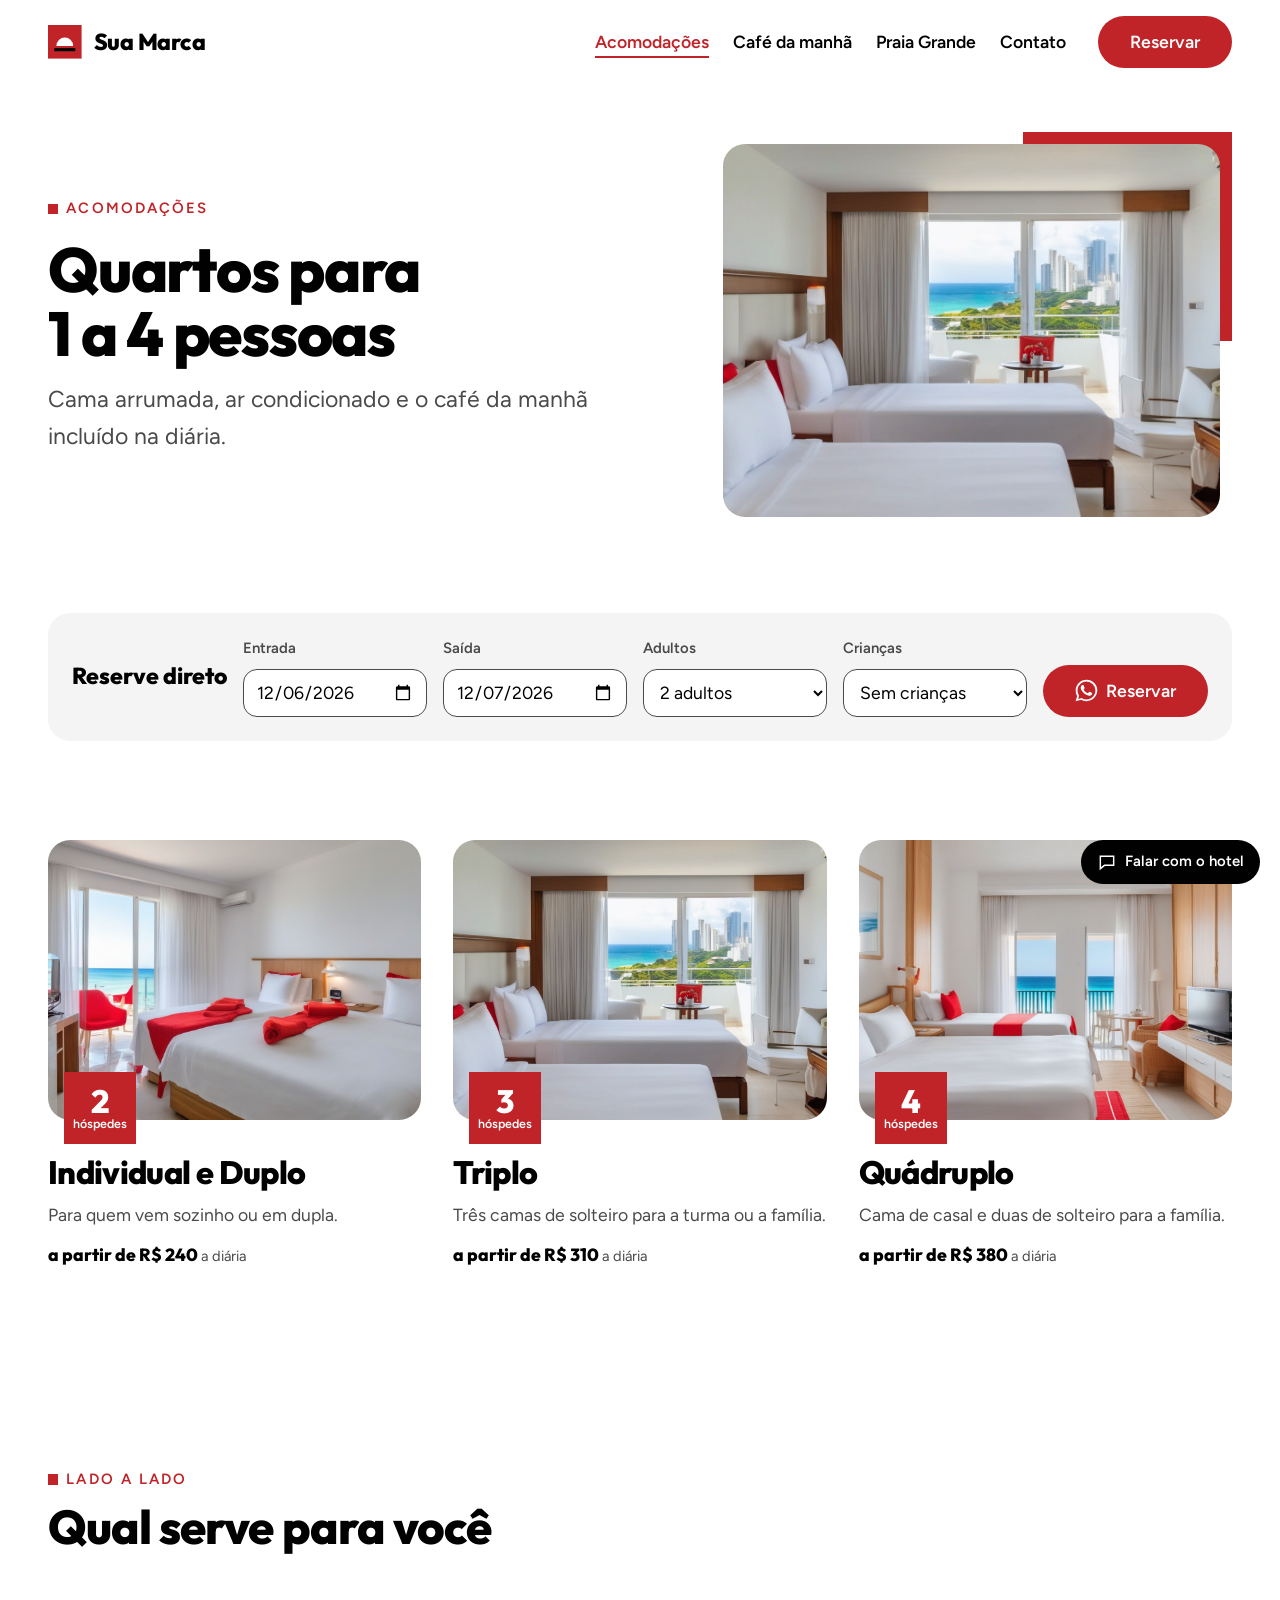
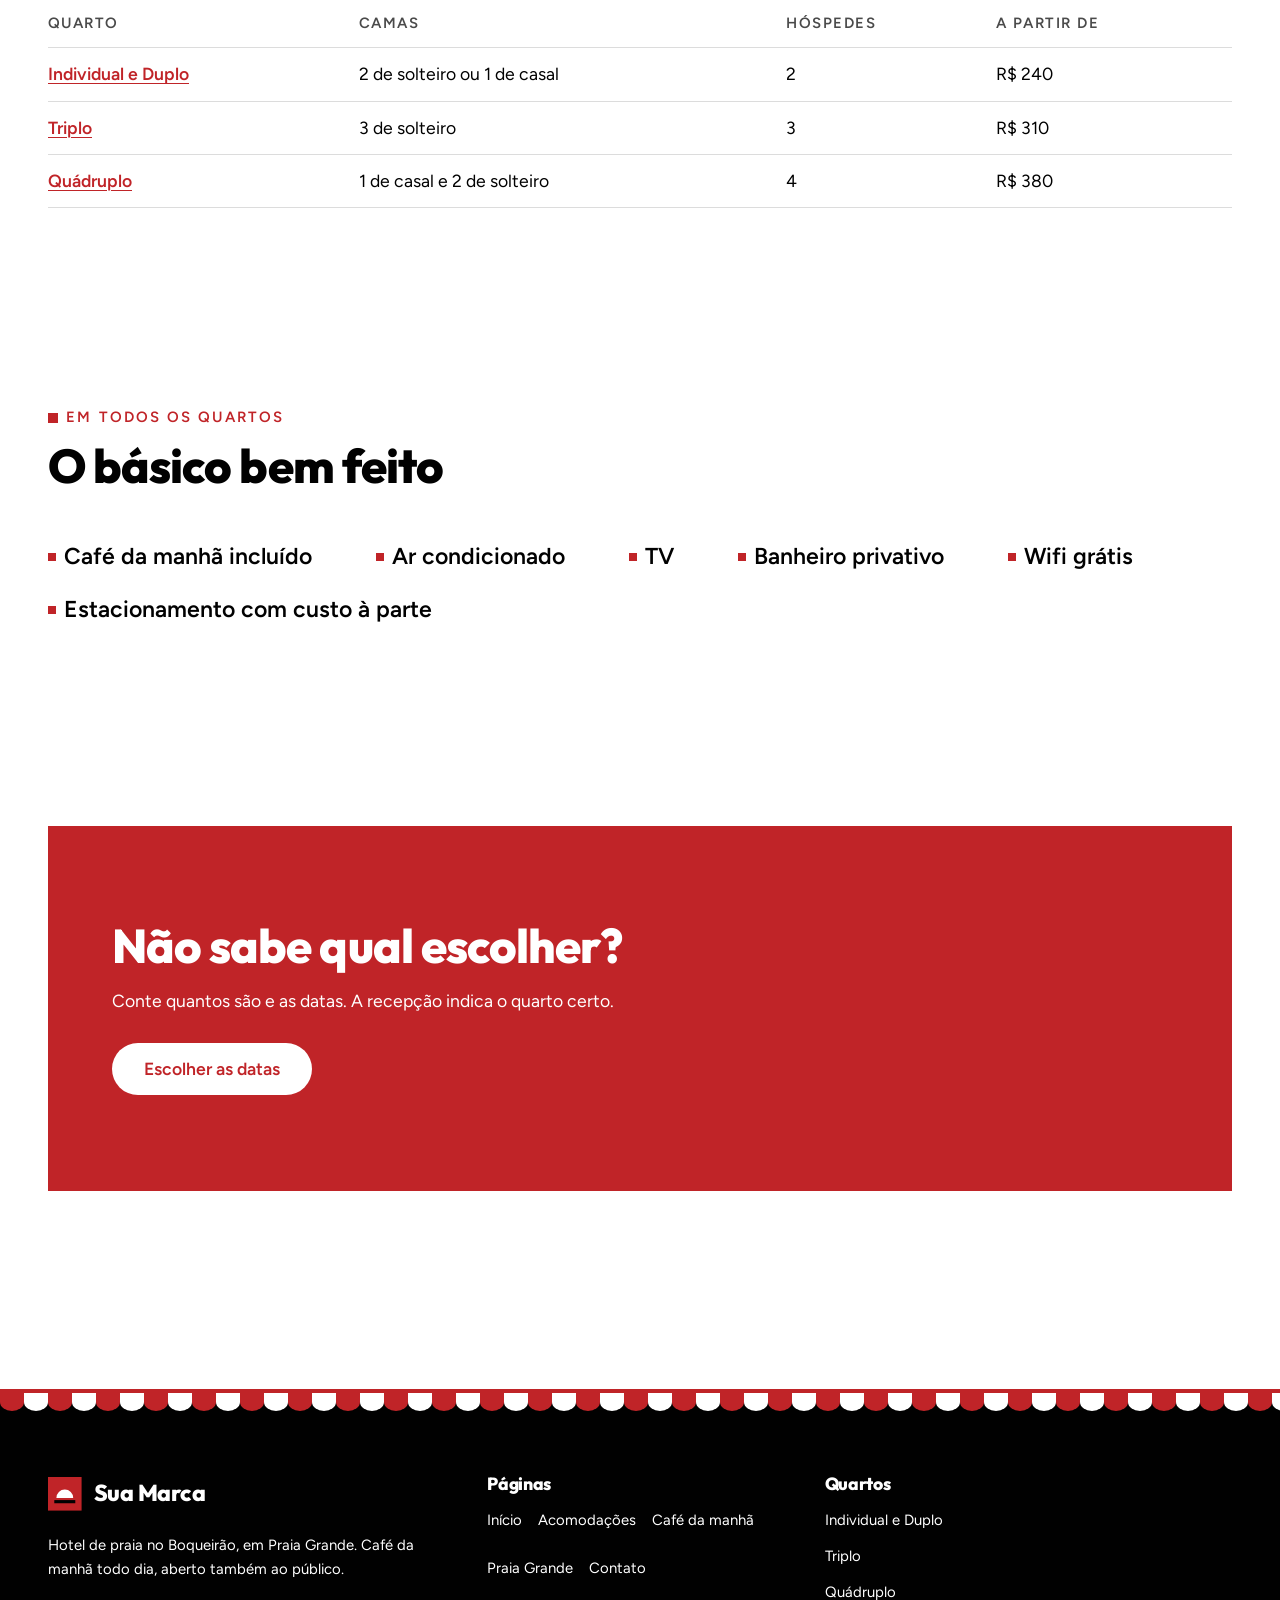
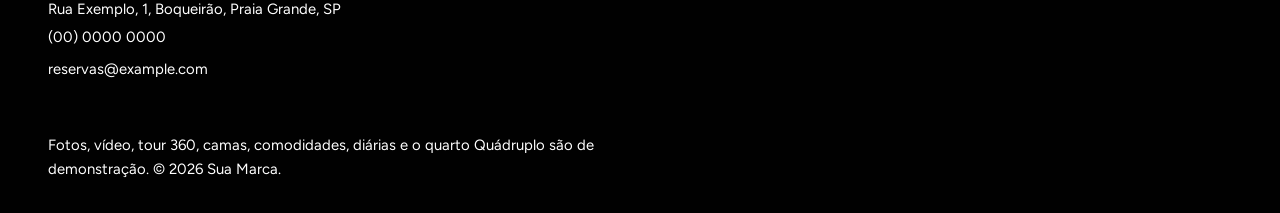
==== acomodacoes.html @ 915e9f43 "Site novo: páginas, fotos, tour 360 e vídeo do hero" ====
<!doctype html>
<html lang="pt-BR">
<head>
<meta charset="utf-8">
<meta name="viewport" content="width=device-width, initial-scale=1">
<title>Quartos em Praia Grande: Individual, Duplo, Triplo e Quádruplo | Sua Marca</title>
<meta name="description" content="Quartos para 1 a 4 pessoas no Boqueirão, em Praia Grande, com café da manhã incluído, tour 360 e reserva pelo WhatsApp.">
<link rel="canonical" href="https://lugusofficial.github.io/hotel-boqueirao-praia-grande/acomodacoes.html">
<meta property="og:type" content="website">
<meta property="og:site_name" content="Sua Marca">
<meta property="og:title" content="Quartos em Praia Grande: Individual, Duplo, Triplo e Quádruplo | Sua Marca">
<meta property="og:description" content="Quartos para 1 a 4 pessoas no Boqueirão, em Praia Grande, com café da manhã incluído, tour 360 e reserva pelo WhatsApp.">
<meta property="og:url" content="https://lugusofficial.github.io/hotel-boqueirao-praia-grande/acomodacoes.html">
<meta property="og:image" content="assets/cafe.jpg">
<meta name="twitter:card" content="summary_large_image">
<meta name="theme-color" content="#c02428">
<link rel="icon" href="assets/favicon.svg" type="image/svg+xml">
<link rel="preconnect" href="https://fonts.googleapis.com">
<link rel="preconnect" href="https://fonts.gstatic.com" crossorigin>
<link rel="stylesheet" href="https://fonts.googleapis.com/css2?family=Outfit:wght@800&family=Figtree:wght@400;600&display=swap">
<link rel="stylesheet" href="css/tokens.css?v=09aa6852">
<link rel="stylesheet" href="css/base.css?v=050fb767">
<link rel="stylesheet" href="css/site.css?v=28163eb7">
<script type="application/ld+json">{"@context": "https://schema.org", "@type": "Hotel", "name": "Sua Marca", "description": "Hotel de praia no Boqueirão, em Praia Grande, com café da manhã em buffet aberto também ao público.", "url": "https://lugusofficial.github.io/hotel-boqueirao-praia-grande/", "telephone": "+0000000000", "email": "reservas@example.com", "address": {"@type": "PostalAddress", "streetAddress": "Rua Exemplo, 1", "addressLocality": "Praia Grande", "addressRegion": "SP", "addressCountry": "BR"}, "amenityFeature": [{"@type": "LocationFeatureSpecification", "name": "Café da manhã", "value": true}, {"@type": "LocationFeatureSpecification", "name": "Wifi grátis", "value": true}, {"@type": "LocationFeatureSpecification", "name": "Estacionamento", "value": true}]}</script>
<script src="js/main.js?v=dd145b68" defer></script>
<script src="js/atendente.js?v=ade53738" defer></script>
</head>
<body>
<a class="skip-link" href="#main">Pular para o conteúdo</a>
<header class="site-header">
  <div class="container site-header__inner">
    <a class="brand" href="index.html" aria-label="Sua Marca, página inicial"><svg class="brand__marca" viewBox="0 0 32 32" aria-hidden="true" focusable="false"><rect width="32" height="32" fill="#c02428"/><path d="M8 20a8 8 0 0 1 16 0z" fill="#fff"/><rect x="6" y="22" width="20" height="3" fill="#010101"/></svg><span>Sua Marca</span></a>
    <button class="nav-toggle" type="button" aria-expanded="false" aria-controls="site-nav">
      <svg class="icon icon--menu" viewBox="0 0 24 24" aria-hidden="true" focusable="false"><path d="M4 7h16M4 12h16M4 17h16"/></svg>
      <svg class="icon icon--close" viewBox="0 0 24 24" aria-hidden="true" focusable="false" hidden><path d="M6 6l12 12M18 6L6 18"/></svg>
      <span class="visually-hidden">Menu</span>
    </button>
    <nav class="site-nav" id="site-nav" aria-label="Principal" data-open="false">
      <ul><li><a href="acomodacoes.html" aria-current="page">Acomodações</a></li><li><a href="cafe-da-manha.html">Café da manhã</a></li><li><a href="praia-grande.html">Praia Grande</a></li><li><a href="contato.html">Contato</a></li></ul>
      <a class="btn btn--primary" href="#reservar">Reservar</a>
    </nav>
  </div>
</header>
<main id="main">
  <section class="topo hero">
    <div class="container topo__grade">
      <div class="stack">
        <p class="kicker">Acomodações</p>
        <h1>Quartos para 1 a 4 pessoas</h1>
        <p class="lead">Cama arrumada, ar condicionado e o café da manhã incluído na diária.</p>
        
      </div>
      <div class="topo__foto"><img src="assets/triplo-1.jpg" alt="Quarto claro com camas de solteiro e travesseiros vermelhos" width="1216" height="832" decoding="async"></div>
    </div>
  </section>

<div class="reserva" id="reservar">
  <form class="container reserva__form" action="contato.html" method="get" data-reserva data-whatsapp="https://wa.me/0000000000" data-quarto="">
    <p class="reserva__titulo">Reserve direto</p>
    <div class="field"><label for="r-entrada">Entrada</label><input id="r-entrada" name="entrada" type="date" required></div>
    <div class="field"><label for="r-saida">Saída</label><input id="r-saida" name="saida" type="date" required></div>
    <div class="field"><label for="r-adultos">Adultos</label><select id="r-adultos" name="adultos"><option value="1">1 adulto</option><option value="2" selected>2 adultos</option><option value="3">3 adultos</option><option value="4">4 adultos</option></select></div>
    <div class="field"><label for="r-criancas">Crianças</label><select id="r-criancas" name="criancas"><option value="0" selected>Sem crianças</option><option value="1">1 criança</option><option value="2">2 crianças</option><option value="3">3 crianças</option></select></div>
    <button class="btn btn--primary" type="submit"><svg class="icon icon--wa" viewBox="0 0 24 24" aria-hidden="true" focusable="false"><path d="M17.47 14.38c-.3-.15-1.76-.87-2.03-.97-.27-.1-.47-.15-.67.15-.2.3-.77.97-.94 1.17-.17.2-.35.22-.65.07-.3-.15-1.26-.46-2.4-1.48-.89-.79-1.49-1.77-1.66-2.07-.17-.3-.02-.46.13-.61.13-.13.3-.35.45-.52.15-.17.2-.3.3-.5.1-.2.05-.37-.02-.52-.07-.15-.67-1.62-.92-2.22-.24-.58-.49-.5-.67-.51h-.57c-.2 0-.52.07-.8.37-.27.3-1.04 1.02-1.04 2.48s1.07 2.88 1.21 3.08c.15.2 2.1 3.2 5.08 4.49.71.31 1.26.49 1.69.63.71.23 1.36.2 1.87.12.57-.09 1.76-.72 2.01-1.41.25-.7.25-1.29.17-1.41-.07-.13-.27-.2-.57-.35zM12.05 21.5h-.01a9.4 9.4 0 0 1-4.79-1.31l-.34-.2-3.56.93.95-3.47-.22-.36a9.38 9.38 0 0 1-1.44-5.01c0-5.19 4.23-9.41 9.42-9.41a9.36 9.36 0 0 1 6.66 2.76 9.35 9.35 0 0 1 2.75 6.66c0 5.19-4.23 9.41-9.42 9.41zm8.02-17.43A11.27 11.27 0 0 0 12.05.75C5.8.75.72 5.83.72 12.08c0 2 .52 3.95 1.52 5.66L.62 23.25l5.65-1.48a11.3 11.3 0 0 0 5.78 1.48h.01c6.25 0 11.33-5.08 11.33-11.33 0-3.03-1.18-5.87-3.32-8.01z"/></svg>Reservar</button>
    <p class="form-status visually-hidden" role="status"></p>
  </form>
</div>

  <section class="section">
    <div class="container">
      <h2 class="visually-hidden">Os três tipos</h2>
      <div class="quartos" data-reveal-filhos>
        <a class="quarto" href="individual.html">
          <div class="quarto__foto"><img src="assets/individual-1.jpg" alt="Quarto claro com duas camas de lençol branco e mantas vermelhas, TV, poltrona vermelha e porta de vidro ensolarada" width="1216" height="832" loading="lazy" decoding="async"><span class="carimbo carimbo--canto"><strong>2</strong><small>hóspedes</small></span></div>
          <h3>Individual e Duplo</h3>
          <p>Para quem vem sozinho ou em dupla.</p>
          <p class="preco">a partir de R$ 240 <small>a diária</small></p>
        </a>
        <a class="quarto" href="triplo.html">
          <div class="quarto__foto"><img src="assets/triplo-1.jpg" alt="Quarto claro com camas de solteiro de lençol branco, travesseiros vermelhos e janela ensolarada" width="1216" height="832" loading="lazy" decoding="async"><span class="carimbo carimbo--canto"><strong>3</strong><small>hóspedes</small></span></div>
          <h3>Triplo</h3>
          <p>Três camas de solteiro para a turma ou a família.</p>
          <p class="preco">a partir de R$ 310 <small>a diária</small></p>
        </a>
        <a class="quarto" href="quadruplo.html">
          <div class="quarto__foto"><img src="assets/quadruplo-1.jpg" alt="Quarto de família claro com camas de lençol branco e faixas vermelhas, TV e móveis de madeira clara" width="1216" height="832" loading="lazy" decoding="async"><span class="carimbo carimbo--canto"><strong>4</strong><small>hóspedes</small></span></div>
          <h3>Quádruplo</h3>
          <p>Cama de casal e duas de solteiro para a família.</p>
          <p class="preco">a partir de R$ 380 <small>a diária</small></p>
        </a>
      </div>
    </div>
  </section>

  <section class="section" aria-labelledby="comparar-titulo">
    <div class="container comparativo">
      <div class="cabeca">
        <p class="kicker">Lado a lado</p>
        <h2 id="comparar-titulo">Qual serve para você</h2>
      </div>
      <table class="comparar">
        <thead><tr><th scope="col">Quarto</th><th scope="col">Camas</th><th scope="col">Hóspedes</th><th scope="col">A partir de</th></tr></thead>
        <tbody><tr><th scope="row"><a href="individual.html">Individual e Duplo</a></th><td>2 de solteiro ou 1 de casal</td><td>2</td><td>R$ 240</td></tr><tr><th scope="row"><a href="triplo.html">Triplo</a></th><td>3 de solteiro</td><td>3</td><td>R$ 310</td></tr><tr><th scope="row"><a href="quadruplo.html">Quádruplo</a></th><td>1 de casal e 2 de solteiro</td><td>4</td><td>R$ 380</td></tr></tbody>
      </table>
    </div>
  </section>

  <section class="section" aria-labelledby="todos-titulo">
    <div class="container">
      <div class="cabeca">
        <p class="kicker">Em todos os quartos</p>
        <h2 id="todos-titulo">O básico bem feito</h2>
      </div>
      <ul class="comodidades comodidades--grande"><li>Café da manhã incluído</li><li>Ar condicionado</li><li>TV</li><li>Banheiro privativo</li><li>Wifi grátis</li><li>Estacionamento com custo à parte</li></ul>
    </div>
  </section>

  <section class="section chamada">
    <div class="container">
      <div class="chamada__bloco">
        <h2>Não sabe qual escolher?</h2>
        <p>Conte quantos são e as datas. A recepção indica o quarto certo.</p>
        <a class="btn btn--claro" href="#reservar">Escolher as datas</a>
      </div>
    </div>
  </section>
</main>

<div class="atendente" data-atendente data-whatsapp="https://wa.me/0000000000" hidden>
  <button class="atendente__abrir" type="button" data-atendente-abrir aria-expanded="false" aria-controls="atendente-painel">
    <svg class="atendente__icone" viewBox="0 0 24 24" aria-hidden="true" focusable="false"><path d="M4 5h16v11H9l-5 4z"/></svg>
    <span>Falar com o hotel</span>
  </button>
  <div class="atendente__painel" id="atendente-painel" role="dialog" aria-labelledby="atendente-titulo" data-atendente-painel hidden>
    <div class="atendente__topo">
      <p class="atendente__titulo" id="atendente-titulo">Atendente de demonstração</p>
      <button class="atendente__fechar" type="button" data-atendente-fechar>
        <svg class="icon" viewBox="0 0 24 24" aria-hidden="true" focusable="false"><path d="M6 6l12 12M18 6L6 18"/></svg>
        <span class="visually-hidden">Fechar a conversa</span>
      </button>
    </div>
    <ol class="atendente__mensagens" data-atendente-mensagens aria-live="polite"></ol>
    <ul class="atendente__chips" data-atendente-chips></ul>
    <form class="atendente__form" data-atendente-form>
      <label class="visually-hidden" for="atendente-texto">Sua mensagem</label>
      <input id="atendente-texto" type="text" autocomplete="off" maxlength="200" placeholder="Pergunte sobre quartos, diárias ou o café">
      <button class="atendente__enviar" type="submit">Enviar</button>
    </form>
    <p class="atendente__aviso">Respostas automáticas de demonstração. Para reservar, a conversa segue no WhatsApp.</p>
  </div>
</div>
<footer class="site-footer">
  <div class="listras" aria-hidden="true"></div>
  <div class="container">
    <div class="rodape">
      <div class="stack">
        <a class="brand" href="index.html" aria-label="Sua Marca, página inicial"><svg class="brand__marca" viewBox="0 0 32 32" aria-hidden="true" focusable="false"><rect width="32" height="32" fill="#c02428"/><path d="M8 20a8 8 0 0 1 16 0z" fill="#fff"/><rect x="6" y="22" width="20" height="3" fill="#010101"/></svg><span>Sua Marca</span></a>
        <p>Hotel de praia no Boqueirão, em Praia Grande. Café da manhã todo dia, aberto também ao público.</p>
        <p>Rua Exemplo, 1, Boqueirão, Praia Grande, SP<br><a href="tel:+0000000000">(00) 0000 0000</a><br><a href="mailto:reservas@example.com">reservas@example.com</a></p>
      </div>
      <nav aria-label="Rodapé">
        <h2>Páginas</h2>
        <ul><li><a href="index.html">Início</a></li><li><a href="acomodacoes.html">Acomodações</a></li><li><a href="cafe-da-manha.html">Café da manhã</a></li><li><a href="praia-grande.html">Praia Grande</a></li><li><a href="contato.html">Contato</a></li></ul>
      </nav>
      <div>
        <h2>Quartos</h2>
        <ul><li><a href="individual.html">Individual e Duplo</a></li><li><a href="triplo.html">Triplo</a></li><li><a href="quadruplo.html">Quádruplo</a></li></ul>
      </div>
    </div>
    <p class="rodape__fim">Fotos, vídeo, tour 360, camas, comodidades, diárias e o quarto Quádruplo são de demonstração. © <span data-year>2026</span> Sua Marca.</p>
  </div>
</footer>
</body>
</html>
---- css/tokens.css ----
/* Tokens escritos a mao a partir do DESIGN.md do projeto: sol e cafe.
   Branco dominante e luminoso, o vermelho do quadrado do logo em blocos
   solidos, o preto do logo para o texto. Sem dourado, bege, marinho ou verde. */
:root {
  --branco: #ffffff;
  --vermelho: #c02428;
  --vermelho-escuro: #8e1a1d;
  --preto: #010101;
  --cinza: #4a4a4a;
  --nevoa: #f4f4f4;
  --linha: #dcdcdc;

  --color-bg: var(--branco);
  --color-text: var(--preto);
  --color-muted: var(--cinza);
  --color-surface: var(--nevoa);
  --color-rule: var(--linha);
  --color-accent: var(--vermelho);
  --color-on-accent: var(--branco);
  --color-focus: var(--preto);

  --font-display: "Outfit", "Arial Rounded MT Bold", system-ui, sans-serif;
  --font-body: "Figtree", system-ui, -apple-system, "Segoe UI", sans-serif;
  --weight-display: 800;
  --weight-display-strong: 800;
  --weight-body: 400;
  --weight-body-medium: 600;

  --step--1: clamp(0.88rem, 0.85rem + 0.1vw, 0.94rem);
  --step-0: clamp(1rem, 0.96rem + 0.2vw, 1.1rem);
  --step-1: clamp(1.2rem, 1.12rem + 0.4vw, 1.45rem);
  --step-2: clamp(1.5rem, 1.3rem + 0.9vw, 2.05rem);
  --step-3: clamp(2rem, 1.6rem + 1.7vw, 3rem);
  --step-4: clamp(2.4rem, 1.8rem + 2.6vw, 4rem);
  --step-5: clamp(2.7rem, 1.9rem + 3.8vw, 5.4rem);
  --leading-body: 1.6;
  --leading-tight: 1.02;
  --measure: 62ch;

  --space-1: 0.25rem;
  --space-2: 0.5rem;
  --space-3: 0.75rem;
  --space-4: 1rem;
  --space-5: 1.5rem;
  --space-6: 2rem;
  --space-7: 3rem;
  --space-8: 4rem;
  --space-9: 6rem;
  --gutter: 1.25rem;
  --container: 74rem;
  --section-gap: clamp(4.5rem, 3rem + 4vw, 7rem);

  --radius-sm: 8px;
  --radius-md: 14px;
  --radius-lg: 22px;
  --radius-pill: 999px;

  /* Lado do carimbo quadrado (o logo como motivo). */
  --carimbo: 5.5rem;
  --listras-altura: 22px;

  --sombra: 0 14px 40px color-mix(in srgb, var(--preto) 20%, transparent);
}
---- css/base.css ----
/* Generated by scaffold.py. Base layer: reset, typography, primitives. Do not duplicate these rules in site.css. */
*, *::before, *::after { box-sizing: border-box; }
* { margin: 0; }
html { -webkit-text-size-adjust: 100%; scroll-behavior: smooth; }
body {
  background: var(--color-bg);
  color: var(--color-text);
  font-family: var(--font-body);
  font-weight: var(--weight-body);
  font-size: var(--step-0);
  line-height: var(--leading-body);
  -webkit-font-smoothing: antialiased;
  overflow-wrap: anywhere;
}
img, svg, video { display: block; max-width: 100%; height: auto; }
img { border-radius: var(--radius-md); }
input, button, textarea, select { font: inherit; color: inherit; }
button { cursor: pointer; }
a { color: inherit; text-decoration-thickness: 1px; text-underline-offset: 0.15em; cursor: pointer; }
ul, ol { list-style: none; padding: 0; }
[hidden] { display: none !important; }
table { border-collapse: collapse; width: 100%; }
th, td { text-align: left; padding: var(--space-2) 0; vertical-align: top; }
hr, .rule { border: 0; border-top: 1px solid var(--color-rule); }

h1, h2, h3, h4 {
  font-family: var(--font-display);
  font-weight: var(--weight-display);
  line-height: var(--leading-tight);
  letter-spacing: -0.01em;
  text-wrap: balance;
}
h1 { font-size: var(--step-5); }
h2 { font-size: var(--step-3); }
h3 { font-size: var(--step-1); }
p, li, td, th, dd, dt, label, blockquote { max-width: var(--measure); }
.lead { font-size: var(--step-1); color: var(--color-muted); }
.muted { color: var(--color-muted); }
.label { font-size: var(--step--1); letter-spacing: 0.08em; text-transform: uppercase; color: var(--color-muted); }
.display { font-size: var(--step-4); font-family: var(--font-display); font-weight: var(--weight-display); line-height: var(--leading-tight); }

/* Layout primitives */
.container { width: min(100% - 2 * var(--gutter), var(--container)); margin-inline: auto; }
.container--narrow { max-width: 40rem; }
.container--wide { max-width: 90rem; }
.section { padding-block: var(--section-gap); }
.stack > * + * { margin-top: var(--space-4); }
.stack--lg > * + * { margin-top: var(--space-6); }
.stack--xl > * + * { margin-top: var(--space-8); }
.cluster { display: flex; flex-wrap: wrap; gap: var(--space-4); align-items: center; }
.split { display: grid; gap: var(--space-6); align-items: start; }
.grid { display: grid; gap: var(--space-6) var(--space-7); }
.media { border-radius: var(--radius-lg); overflow: hidden; }
.media img { border-radius: inherit; width: 100%; }
.surface { background: var(--color-surface); border-radius: var(--radius-lg); padding: var(--space-6); }
.numeral { font-family: var(--font-display); font-size: var(--step-4); line-height: 1; color: var(--color-muted); }
@media (min-width: 48em) {
  .split { grid-template-columns: repeat(2, minmax(0, 1fr)); gap: var(--space-8); }
  .split--wide-media { grid-template-columns: 5fr 7fr; }
  .split--wide-text { grid-template-columns: 7fr 5fr; }
  .grid--3 { grid-template-columns: repeat(3, minmax(0, 1fr)); }
  .grid--2 { grid-template-columns: repeat(2, minmax(0, 1fr)); }
  .surface { padding: var(--space-8); }
}

/* Buttons: pill by default, one primary per viewport */
.btn {
  display: inline-flex; align-items: center; justify-content: center; gap: var(--space-2);
  min-height: 3rem; padding: var(--space-3) var(--space-6);
  border-radius: var(--radius-pill); border: 0;
  font-weight: var(--weight-body-medium); text-decoration: none; cursor: pointer;
  transition: opacity 150ms ease, transform 150ms ease;
}
.btn--primary { background: var(--color-accent); color: var(--color-on-accent); }
.btn--primary:hover { opacity: 0.9; }
.btn--primary:active { transform: translateY(1px); }
.btn--link { padding-inline: 0; min-height: auto; text-decoration: underline; text-underline-offset: 0.2em; }
.icon { width: 1.25em; height: 1.25em; fill: none; stroke: currentColor; stroke-width: 1.75; stroke-linecap: round; stroke-linejoin: round; flex: none; }

/* Header and navigation */
.site-header { padding-block: var(--space-4); }
.site-header__inner { display: flex; align-items: center; justify-content: space-between; gap: var(--space-4); flex-wrap: wrap; }
.brand { font-family: var(--font-display); font-weight: var(--weight-display-strong); font-size: var(--step-1); text-decoration: none; }
.nav-toggle { background: none; border: 0; padding: var(--space-2); border-radius: var(--radius-pill); display: inline-flex; }
.site-nav { display: none; width: 100%; padding-top: var(--space-4); }
.site-nav[data-open="true"] { display: block; }
.site-nav ul { display: flex; flex-direction: column; gap: var(--space-3); margin-bottom: var(--space-4); }
.site-nav a:not(.btn) { text-decoration: none; padding-block: var(--space-2); display: inline-block; }
.site-nav a:not(.btn):hover { text-decoration: underline; }
@media (min-width: 48em) {
  .nav-toggle { display: none; }
  .site-nav { display: flex; width: auto; padding: 0; align-items: center; gap: var(--space-6); }
  .site-nav ul { flex-direction: row; gap: var(--space-5); margin: 0; }
}

/* Forms: visible labels, one rule per field */
.field { display: grid; gap: var(--space-2); }
.field input, .field textarea {
  width: 100%; padding: var(--space-3) var(--space-4);
  background: transparent; border: 1px solid var(--color-rule); border-radius: var(--radius-md);
}
.field textarea { min-height: 8rem; resize: vertical; }
.form-status { color: var(--color-muted); min-height: 1.5em; }

/* Footer */
.site-footer { padding-block: var(--space-8) var(--space-6); color: var(--color-muted); font-size: var(--step--1); }
.site-footer nav ul { display: flex; flex-wrap: wrap; gap: var(--space-4); }
.site-footer a { text-decoration: none; }
.site-footer a:hover { text-decoration: underline; }

/* Accessibility */
.visually-hidden { position: absolute; width: 1px; height: 1px; overflow: hidden; clip: rect(0 0 0 0); white-space: nowrap; }
.skip-link { position: absolute; left: -999px; top: var(--space-4); z-index: 10; background: var(--color-accent); color: var(--color-on-accent); padding: var(--space-3) var(--space-5); border-radius: var(--radius-pill); text-decoration: none; }
.skip-link:focus { left: var(--space-4); }
:focus-visible { outline: 2px solid var(--color-focus); outline-offset: 3px; border-radius: var(--radius-sm); }
@media (prefers-reduced-motion: reduce) {
  *, *::before, *::after { animation-duration: 0.01ms !important; animation-iteration-count: 1 !important; transition-duration: 0.01ms !important; scroll-behavior: auto !important; }
}
---- css/site.css ----
/* Camada do site: sol e cafe. Branco luminoso, o quadrado vermelho do logo em
   blocos solidos de canto reto (carimbos, faixa do cafe, chamada), cantos
   suaves nas fotos e cards, preto no texto, listras de guarda-sol como
   divisor (assets/listras.svg). So tokens. */

body { overflow-x: hidden; }
h1, h2, h3 { color: var(--preto); letter-spacing: -0.02em; }
h2 { font-size: var(--step-3); }
.lead { color: var(--cinza); }

/* Rotulo com o quadradinho do logo na frente */
.kicker { display: inline-flex; align-items: center; gap: var(--space-2); font-weight: var(--weight-body-medium); font-size: var(--step--1); letter-spacing: 0.14em; text-transform: uppercase; color: var(--vermelho); }
.kicker::before { content: ""; width: 0.65rem; height: 0.65rem; background: currentColor; flex: none; }
.cabeca { display: grid; gap: var(--space-3); margin-bottom: var(--space-7); max-width: 46rem; }

/* Listras de guarda-sol: aba recortada vermelha e branca */
.listras { height: var(--listras-altura); background: url("../assets/listras.svg") repeat-x left top / auto 100%; }

/* Botoes */
.btn { font-weight: var(--weight-body-medium); transition: background-color 200ms ease, color 200ms ease, transform 200ms ease; }
.btn:hover { transform: translateY(-2px); }
.btn--primary:hover { opacity: 1; background: var(--vermelho-escuro); }
.btn--claro { background: var(--branco); color: var(--vermelho); }
.btn--claro:hover { background: var(--nevoa); color: var(--vermelho-escuro); }
.btn .icon--wa { width: 1.3em; height: 1.3em; fill: currentColor; stroke: none; }
.link-seta { font-weight: var(--weight-body-medium); color: var(--vermelho); text-decoration: none; display: inline-flex; align-items: center; gap: var(--space-2); min-height: 44px; }
.link-seta::after { content: ""; width: 1.4rem; height: 2px; background: currentColor; transition: width 250ms ease; }
.link-seta:hover::after { width: 2.4rem; }

/* Cabecalho */
.site-header { position: sticky; top: 0; z-index: 30; background: var(--branco); transition: background-color 250ms ease; }
.site-header.is-sobre { background: transparent; }
.site-header.is-sobre .brand, .site-header.is-sobre .nav-toggle, .site-header.is-sobre .site-nav a:not(.btn) { color: var(--branco); }
.site-header.is-aberto { background: var(--branco); }
.site-header.is-aberto .brand, .site-header.is-aberto .nav-toggle, .site-header.is-aberto .site-nav a:not(.btn) { color: var(--preto); }
.brand { display: inline-flex; align-items: center; gap: var(--space-3); font-size: var(--step-1); letter-spacing: -0.01em; color: var(--preto); }
.brand__marca { width: 2.1rem; height: 2.1rem; flex: none; }
.nav-toggle { color: var(--preto); min-width: 44px; min-height: 44px; align-items: center; justify-content: center; }
.site-nav a:not(.btn) { font-weight: var(--weight-body-medium); color: var(--preto); }
.site-nav a[aria-current="page"]:not(.btn) { color: var(--vermelho); text-decoration: underline; text-decoration-thickness: 2px; text-underline-offset: 0.45em; }
.site-header.is-sobre .site-nav a[aria-current="page"]:not(.btn) { color: var(--branco); }
@media (min-width: 48em) and (max-width: 67.99em) {
  .nav-toggle { display: inline-flex; }
  .site-nav { display: none; width: 100%; padding-top: var(--space-4); }
  .site-nav[data-open="true"] { display: block; }
  .site-nav ul { flex-direction: column; gap: var(--space-3); margin-bottom: var(--space-4); }
}

/* Heroi de video. Sem o video, o fundo e o vermelho da marca. */
.cena { position: relative; min-height: 100svh; margin-top: calc(-1 * var(--altura-header, 4.5rem)); display: grid; align-items: end; color: var(--branco); overflow: hidden; background: var(--vermelho); }
.cena__midia, .cena__midia video, .cena__midia img { position: absolute; inset: 0; width: 100%; height: 100%; object-fit: cover; }
.cena__midia img { border-radius: inherit; }
.cena__midia::after { content: ""; position: absolute; inset: 0; background: color-mix(in srgb, var(--preto) 38%, transparent); }
.cena video::-webkit-media-controls-start-playback-button { display: none; }
.cena__texto { position: relative; z-index: 1; display: grid; gap: var(--space-4); justify-items: start; padding-block: var(--space-9) var(--space-9); }
.cena .kicker, .cena h1, .cena .link-seta { color: var(--branco); }
.cena h1 { font-size: var(--step-5); max-width: 13ch; }
.cena p { font-size: var(--step-1); max-width: 34ch; }
.cena .cluster { margin-top: var(--space-3); gap: var(--space-5); }
.cena__selo { display: none; }
@media (min-width: 48em) {
  .cena__selo { position: absolute; z-index: 1; right: var(--gutter); bottom: var(--space-9); display: grid; place-content: center; text-align: center; width: calc(var(--carimbo) * 1.35); aspect-ratio: 1; background: var(--branco); color: var(--vermelho); font-size: var(--step--1); font-weight: var(--weight-body-medium); line-height: 1.2; }
  .cena__selo strong { font-family: var(--font-display); font-weight: var(--weight-display); font-size: var(--step-3); line-height: 1; }
}
@media (min-width: 80em) { .cena__selo { right: calc((100vw - var(--container)) / 2); } }
.cena__seta { position: absolute; z-index: 1; left: var(--gutter); bottom: var(--space-5); width: 2.75rem; height: 2.75rem; display: grid; place-items: center; color: var(--branco); background: var(--vermelho); text-decoration: none; animation: desce 2.6s ease-in-out infinite; }
@keyframes desce { 0%, 100% { transform: translateY(0); } 50% { transform: translateY(8px); } }
@media (min-width: 48em) { .cena__seta { display: none; } }

/* Topo das paginas internas: foto de canto suave com o quadrado vermelho atras */
.topo { padding-block: var(--space-7) var(--space-8); }
.topo__grade { display: grid; gap: var(--space-7); align-items: center; }
@media (min-width: 52em) { .topo__grade { grid-template-columns: 6fr 5fr; gap: var(--space-8); } }
.topo h1 { font-size: var(--step-4); max-width: 16ch; }
.topo .cluster { margin-top: var(--space-5); }
.topo__foto { position: relative; isolation: isolate; margin-right: var(--space-3); margin-top: var(--space-3); }
.topo__foto::before { content: ""; position: absolute; z-index: -1; right: calc(-1 * var(--space-3)); top: calc(-1 * var(--space-3)); width: 42%; aspect-ratio: 1; background: var(--vermelho); }
.topo__foto img { width: 100%; aspect-ratio: 4 / 3; object-fit: cover; border-radius: var(--radius-lg); }

/* Carimbo: o quadrado do logo, canto reto */
.carimbo { display: inline-grid; place-content: center; text-align: center; flex: none; width: var(--carimbo); aspect-ratio: 1; background: var(--vermelho); color: var(--branco); font-size: var(--step--1); font-weight: var(--weight-body-medium); line-height: 1.15; }
.carimbo strong { font-family: var(--font-display); font-weight: var(--weight-display); font-size: var(--step-2); line-height: 1; }
.carimbo--branco { background: var(--branco); color: var(--vermelho); }
.carimbo--ano strong { font-size: var(--step-1); }
.carimbo--canto { position: absolute; left: var(--space-4); bottom: calc(-1 * var(--space-5)); width: 4.5rem; }
.carimbo--canto strong { font-size: var(--step-2); }

/* Barra de reserva */
.reserva { position: relative; z-index: 2; padding-top: var(--space-6); }
.reserva__form { display: grid; gap: var(--space-4); align-items: end; padding: var(--space-5); border-radius: var(--radius-lg); background: var(--nevoa); }
.reserva__titulo { font-family: var(--font-display); font-weight: var(--weight-display); font-size: var(--step-1); color: var(--preto); }
.reserva .field label { font-size: var(--step--1); font-weight: var(--weight-body-medium); color: var(--cinza); white-space: nowrap; overflow: hidden; text-overflow: ellipsis; }
@media (min-width: 40em) { .reserva__form { grid-template-columns: repeat(2, minmax(0, 1fr)); } .reserva__titulo { grid-column: 1 / -1; } }
@media (min-width: 64em) { .reserva__form { grid-template-columns: auto repeat(4, minmax(0, 1fr)) auto; } .reserva__titulo { grid-column: auto; align-self: center; } }
.reserva .field { min-width: 0; }
.reserva .field input, .reserva .field select { min-width: 0; width: 100%; height: 3rem; padding-block: 0; padding-inline: var(--space-3); line-height: 1.2; }

/* Faixa do cafe: bloco vermelho cheio, aberto pela aba do guarda-sol */
.faixa-cafe { background: var(--vermelho) url("../assets/listras.svg") repeat-x left top / auto var(--listras-altura); color: var(--branco); }
.faixa-cafe h2, .faixa-cafe .kicker, .faixa-cafe .lead { color: var(--branco); }
.cafe { display: grid; gap: var(--space-8); align-items: center; }
@media (min-width: 56em) { .cafe { grid-template-columns: 6fr 5fr; } }
.cafe__texto { display: grid; gap: var(--space-5); justify-items: start; }
.cafe__texto h2 { font-size: var(--step-4); max-width: 14ch; }
.cafe__fotos { position: relative; padding-bottom: var(--space-8); }
.cafe__fotos img { width: 100%; aspect-ratio: 4 / 5; object-fit: cover; border-radius: var(--radius-lg); }
.cafe__fotos img + img { position: absolute; left: calc(-1 * var(--space-5)); bottom: 0; width: 52%; aspect-ratio: 1; border-radius: var(--radius-md); outline: 6px solid var(--vermelho); }
@media (max-width: 55.99em) { .cafe__fotos img + img { left: var(--space-4); } }
.horarios { display: flex; flex-wrap: wrap; gap: var(--space-5) var(--space-7); }
.horarios li { display: flex; align-items: center; gap: var(--space-4); font-weight: var(--weight-body-medium); }
.horarios--grande { gap: var(--space-6) var(--space-8); margin-bottom: var(--space-6); }
.horarios--grande li { font-size: var(--step-1); }
.horarios--grande .carimbo { width: calc(var(--carimbo) * 1.5); }
.horarios--grande .carimbo strong { font-size: var(--step-3); }

/* Quartos em grade: lista de produtos, motivo no DESIGN.md */
.quartos { display: grid; gap: var(--space-8) var(--space-6); }
@media (min-width: 40em) { .quartos { grid-template-columns: repeat(2, minmax(0, 1fr)); } }
@media (min-width: 64em) { .quartos { grid-template-columns: repeat(3, minmax(0, 1fr)); } }
.quarto { display: grid; gap: var(--space-3); align-content: start; text-decoration: none; color: inherit; }
.quarto__foto { position: relative; margin-bottom: var(--space-5); }
.quarto__foto img { width: 100%; aspect-ratio: 4 / 3; object-fit: cover; border-radius: var(--radius-lg); transition: transform 400ms ease; }
.quarto:hover .quarto__foto img { transform: translateY(-4px); }
.quarto h3 { font-size: var(--step-2); transition: color 200ms ease; }
.quarto:hover h3 { color: var(--vermelho); }
.quarto p { color: var(--cinza); }
.quarto .preco { font-family: var(--font-display); font-weight: var(--weight-display); color: var(--preto); }
.quarto .preco small { color: var(--cinza); font-family: var(--font-body); font-weight: var(--weight-body); }

/* Notas e depoimentos */
.avaliacoes { display: grid; gap: var(--space-8); align-items: center; }
@media (min-width: 56em) { .avaliacoes { grid-template-columns: 5fr 6fr; } }
.notas { display: grid; gap: var(--space-4); margin-top: var(--space-6); }
.notas li { display: flex; align-items: center; gap: var(--space-4); }
.notas .carimbo { width: 4.75rem; }
.notas p { color: var(--cinza); }
.notas b { display: block; color: var(--preto); font-weight: var(--weight-body-medium); font-size: var(--step-1); }
.fonte { margin-top: var(--space-5); font-size: var(--step--1); color: var(--cinza); }
.depo { position: relative; }
.depo__trilho { display: grid; }
.depo__item { grid-area: 1 / 1; margin: 0; opacity: 0; visibility: hidden; transform: translateY(12px); transition: opacity 500ms ease, transform 500ms ease, visibility 0s 500ms; }
.depo__item.is-atual { opacity: 1; visibility: visible; transform: none; transition: opacity 500ms ease, transform 500ms ease; }
.depo blockquote { font-family: var(--font-display); font-weight: var(--weight-display); font-size: var(--step-2); line-height: 1.25; letter-spacing: -0.01em; max-width: none; }
.depo blockquote::before { content: "\201C"; display: block; font-size: 5rem; line-height: 1; height: 2.6rem; color: var(--vermelho); }
.depo cite { display: block; margin-top: var(--space-4); font-style: normal; font-weight: var(--weight-body-medium); color: var(--cinza); }
.depo__nav { display: flex; gap: var(--space-1); margin-top: var(--space-5); margin-left: calc(-1 * var(--space-3)); }
.depo__ponto { width: 44px; height: 44px; border: 0; background: none; display: grid; place-items: center; }
.depo__ponto::before { content: ""; width: 0.75rem; height: 0.75rem; background: var(--linha); transition: background-color 300ms ease, transform 300ms ease; }
.depo__ponto[aria-current="true"]::before { background: var(--vermelho); transform: scale(1.3); }

/* Localizacao e listas de fato */
.local { display: grid; gap: var(--space-7); align-items: center; }
@media (min-width: 52em) { .local { grid-template-columns: 6fr 5fr; } }
.local > img { width: 100%; aspect-ratio: 4 / 3; object-fit: cover; border-radius: var(--radius-lg); }
.distancias { display: grid; gap: var(--space-3); margin-block: var(--space-5); }
.distancias li { display: flex; justify-content: space-between; gap: var(--space-4); padding-bottom: var(--space-3); border-bottom: 1px solid var(--linha); }
.distancias li > :last-child { color: var(--cinza); text-align: right; }
.distancias a { color: var(--vermelho); font-weight: var(--weight-body-medium); }

/* Chamada final: bloco vermelho quadrado */
.chamada__bloco { display: grid; gap: var(--space-4); justify-items: start; padding: var(--space-8) var(--space-6); background: var(--vermelho); color: var(--branco); }
.chamada__bloco h2 { color: var(--branco); max-width: 18ch; }
.chamada__bloco .btn { margin-top: var(--space-3); }
@media (min-width: 48em) { .chamada__bloco { padding: var(--space-9) var(--space-8); } }

/* Pagina de quarto */
.ficha-grade { display: grid; gap: var(--space-7); }
@media (min-width: 52em) { .ficha-grade { grid-template-columns: 1fr 1fr; gap: var(--space-8); } }
.ficha { display: grid; grid-template-columns: repeat(2, minmax(0, 1fr)); gap: var(--space-4) var(--space-6); }
.ficha div { padding-top: var(--space-3); border-top: 1px solid var(--linha); }
.ficha dt { font-size: var(--step--1); font-weight: var(--weight-body-medium); letter-spacing: 0.1em; text-transform: uppercase; color: var(--cinza); }
.ficha dd { margin: 0; font-family: var(--font-display); font-weight: var(--weight-display); font-size: var(--step-1); }
.comodidades { display: flex; flex-wrap: wrap; gap: var(--space-3) var(--space-6); }
.comodidades li { display: inline-flex; align-items: center; gap: var(--space-2); }
.comodidades li::before { content: ""; width: 0.5rem; height: 0.5rem; background: var(--vermelho); flex: none; }
.comodidades--grande { gap: var(--space-4) var(--space-8); font-size: var(--step-1); font-weight: var(--weight-body-medium); }
.suposicao { font-size: var(--step--1); color: var(--cinza); }
.galeria { display: grid; gap: var(--space-4); }
@media (min-width: 48em) { .galeria { grid-template-columns: minmax(0, 3fr) minmax(0, 2fr); } }
.galeria img { width: 100%; height: 100%; object-fit: cover; border-radius: var(--radius-lg); aspect-ratio: 4 / 3; }
.outros { display: flex; flex-wrap: wrap; gap: var(--space-2) var(--space-7); }
.outros .link-seta { font-size: var(--step-1); }

/* Tabela comparativa */
.comparar { font-size: var(--step-0); }
.comparar th, .comparar td { padding: var(--space-3) var(--space-4) var(--space-3) 0; border-bottom: 1px solid var(--linha); }
.comparar thead th { font-size: var(--step--1); font-weight: var(--weight-body-medium); letter-spacing: 0.1em; text-transform: uppercase; color: var(--cinza); }
.comparar a { color: var(--vermelho); font-weight: var(--weight-body-medium); }
@media (max-width: 47.99em) { .comparar thead { display: none; } .comparar tr { display: grid; grid-template-columns: 1fr 1fr; padding-block: var(--space-3); } .comparar th { grid-column: 1 / -1; } }

/* Pagina do cafe */
.mesa { display: grid; gap: var(--space-7); align-items: center; }
@media (min-width: 52em) { .mesa { grid-template-columns: 5fr 6fr; gap: var(--space-8); } }
.mesa > img { width: 100%; aspect-ratio: 4 / 5; object-fit: cover; border-radius: var(--radius-lg); }
.mesa__lista { display: grid; gap: var(--space-1); margin-block: var(--space-5); font-family: var(--font-display); font-weight: var(--weight-display); font-size: var(--step-3); line-height: 1.15; letter-spacing: -0.02em; }
.mesa__lista li { display: flex; align-items: center; gap: var(--space-4); }
.mesa__lista li::before { content: ""; width: 0.8rem; height: 0.8rem; background: var(--vermelho); flex: none; }
.publico { display: grid; gap: var(--space-4); justify-items: start; max-width: 46rem; }
.publico h2 { font-size: var(--step-4); max-width: 16ch; }

/* Pagina de Praia Grande */
.fazer { display: grid; gap: var(--space-5); margin-top: var(--space-5); }
@media (min-width: 40em) { .fazer { grid-template-columns: repeat(2, minmax(0, 1fr)); } }
.fazer li::before { content: ""; display: block; width: 2.5rem; height: 0.4rem; margin-bottom: var(--space-3); background: var(--vermelho); }
.fazer h3 { font-size: var(--step-1); margin-bottom: var(--space-2); }
.fazer p { color: var(--cinza); }
.chegar { display: grid; gap: var(--space-7); align-items: center; }
@media (min-width: 52em) { .chegar { grid-template-columns: 6fr 5fr; } }
.chegar > img { width: 100%; aspect-ratio: 4 / 5; object-fit: cover; border-radius: var(--radius-lg); }
.endereco { font-weight: var(--weight-body-medium); margin-bottom: var(--space-5); }
.foto-larga img { width: 100%; aspect-ratio: 4 / 3; object-fit: cover; border-radius: var(--radius-lg); }
@media (min-width: 48em) { .foto-larga img { aspect-ratio: 21 / 9; } }
.foto-larga figcaption { margin-top: var(--space-3); font-size: var(--step--1); color: var(--cinza); }

/* Contato */
.contato { display: grid; gap: var(--space-7); align-items: start; }
@media (min-width: 52em) { .contato { grid-template-columns: 6fr 5fr; } }
.form { display: grid; gap: var(--space-4); padding: var(--space-6); border-radius: var(--radius-lg); background: var(--nevoa); }
.form .grid--2 { gap: var(--space-4); }
.field label { font-weight: var(--weight-body-medium); }
.field input, .field select { width: 100%; min-height: 3rem; padding: var(--space-3) var(--space-4); background: var(--branco); border: 1px solid var(--cinza); border-radius: var(--radius-md); }
.form .btn { justify-self: start; }

/* Tour andavel */
.tour { display: grid; gap: var(--space-4); }
.tour .cabeca { margin-bottom: var(--space-4); }
.tour__palco { position: relative; height: min(76svh, 44rem); min-height: 24rem; border-radius: var(--radius-lg); overflow: hidden; background: var(--preto); outline-offset: 4px; }
.tour__palco:fullscreen { border-radius: var(--radius-sm); height: 100%; }
.tour__palco canvas { position: absolute; inset: 0; width: 100%; height: 100%; touch-action: none; cursor: grab; display: block; }
.tour__palco canvas:active { cursor: grabbing; }
.tour__capa { position: absolute; inset: 0; display: grid; place-items: center; text-align: center; color: var(--branco); z-index: 3; }
.tour__capa img { position: absolute; inset: 0; width: 100%; height: 100%; object-fit: cover; border-radius: inherit; }
.tour__capa::after { content: ""; position: absolute; inset: 0; background: color-mix(in srgb, var(--preto) 45%, transparent); }
.tour__capa > div { position: relative; z-index: 1; display: grid; gap: var(--space-4); justify-items: center; padding: var(--space-5); }
.tour__capa p { font-family: var(--font-display); font-weight: var(--weight-display); font-size: var(--step-2); max-width: 22ch; }
.tour[data-ativo] .tour__capa { opacity: 0; visibility: hidden; transition: opacity 600ms ease, visibility 0s 600ms; }
.tour__onde { position: absolute; left: var(--space-4); top: var(--space-4); z-index: 2; background: var(--branco); color: var(--preto); font-weight: var(--weight-body-medium); font-size: var(--step--1); padding: var(--space-2) var(--space-4); border-radius: var(--radius-pill); }
.tour__portas { position: absolute; inset: 0; z-index: 2; pointer-events: none; }
.tour__porta { position: absolute; left: 0; top: 0; pointer-events: auto; display: inline-flex; align-items: center; gap: var(--space-2); min-height: 44px; padding: var(--space-2) var(--space-4) var(--space-2) var(--space-2); border: 0; border-radius: var(--radius-pill); background: var(--branco); color: var(--preto); font-weight: var(--weight-body-medium); white-space: nowrap; }
.tour__porta:hover { background: var(--nevoa); }
.tour__porta--passo { background: var(--vermelho); color: var(--branco); }
.tour__porta--passo:hover { background: var(--vermelho-escuro); }
.tour__porta--passo .tour__seta { background: var(--branco); }
.tour__porta--passo .tour__seta::before { border-color: var(--vermelho); }
.tour__porta[data-lado="d"] { flex-direction: row-reverse; padding: var(--space-2) var(--space-2) var(--space-2) var(--space-4); }
.tour__seta { width: 2rem; height: 2rem; border-radius: var(--radius-pill); background: var(--vermelho); display: grid; place-items: center; animation: desce 2.4s ease-in-out infinite; }
.tour__seta::before { content: ""; width: 0.6rem; height: 0.6rem; border-top: 3px solid var(--branco); border-right: 3px solid var(--branco); transform: rotate(-45deg) translate(-1px, 2px); }
.tour__porta[data-lado="e"] .tour__seta::before { transform: rotate(-135deg) translate(-1px, 2px); }
.tour__porta[data-lado="d"] .tour__seta::before { transform: rotate(45deg) translate(-1px, 2px); }
.tour__controles { position: absolute; right: var(--space-4); bottom: var(--space-4); z-index: 2; display: grid; grid-template-columns: repeat(3, 44px); gap: var(--space-1); }
.tour__controles button { width: 44px; height: 44px; border: 0; border-radius: var(--radius-pill); background: var(--branco); color: var(--preto); display: grid; place-items: center; touch-action: none; }
.tour__controles button:hover { background: var(--nevoa); }
.tour__controles [data-tour-mov="frente:1"] { grid-column: 2; }
.tour__controles [data-tour-mov="giro:-1"] { grid-column: 1; grid-row: 2; }
.tour__controles [data-tour-mov="frente:-1"] { grid-column: 2; grid-row: 2; }
.tour__controles [data-tour-mov="giro:1"] { grid-column: 3; grid-row: 2; }
.tour__controles [data-tour-tela] { grid-column: 3; grid-row: 1; }
.tour__controles svg { width: 1.3rem; height: 1.3rem; }
.tour:not([data-ativo]) .tour__controles, .tour:not([data-ativo]) .tour__onde { visibility: hidden; }
.tour__veu { position: absolute; inset: 0; z-index: 2; background: var(--branco); opacity: 0; pointer-events: none; transition: opacity 260ms ease; }
.tour__veu.is-on { opacity: 1; }
.tour__aviso { color: var(--vermelho); font-weight: var(--weight-body-medium); }
.tour__mapa { display: none; }
.tour__dica { font-size: var(--step--1); color: var(--cinza); }

/* Atendente de demonstracao */
.atendente { position: fixed; right: var(--gutter); bottom: var(--space-4); z-index: 40; display: grid; justify-items: end; gap: var(--space-3); }
.atendente__abrir { display: inline-flex; align-items: center; gap: var(--space-2); min-height: 2.75rem; padding: 0 var(--space-4); border: 0; border-radius: var(--radius-pill); background: var(--preto); color: var(--branco); font: inherit; font-size: var(--step--1); font-weight: var(--weight-body-medium); cursor: pointer; transition: background-color 180ms ease; }
.atendente__abrir:hover { background: var(--vermelho-escuro); }
.atendente__icone { width: 1.25rem; height: 1.25rem; flex: none; fill: none; stroke: currentColor; stroke-width: 1.75; }
.atendente[data-aberto="true"] .atendente__abrir { display: none; }
.atendente__painel { width: min(22rem, calc(100vw - 2 * var(--gutter))); max-height: min(32rem, calc(100svh - 6rem)); display: grid; grid-template-rows: auto minmax(0, 1fr) auto auto auto; background: var(--branco); border-radius: var(--radius-lg); box-shadow: var(--sombra); overflow: hidden; }
.atendente__topo { display: flex; justify-content: space-between; align-items: center; gap: var(--space-3); padding: var(--space-3) var(--space-4); background: var(--vermelho); color: var(--branco); }
.atendente__titulo { margin: 0; font-family: var(--font-display); font-weight: var(--weight-display); font-size: var(--step-0); }
.atendente__fechar { width: 2.75rem; height: 2.75rem; display: grid; place-items: center; padding: 0; background: none; border: 0; color: inherit; cursor: pointer; border-radius: var(--radius-pill); }
.atendente__fechar .icon { width: 1rem; height: 1rem; }
.atendente__mensagens { list-style: none; margin: 0; padding: var(--space-3) var(--space-4); display: grid; gap: var(--space-2); overflow-y: auto; min-height: 8rem; }
.atendente__mensagens li { max-width: 90%; padding: var(--space-2) var(--space-3); border-radius: var(--radius-md); font-size: var(--step--1); line-height: 1.5; background: var(--nevoa); justify-self: start; }
.atendente__mensagens li[data-de="visitante"] { background: var(--preto); color: var(--branco); justify-self: end; }
.atendente__mensagens ul { margin: var(--space-2) 0; padding-left: 1.1em; list-style: disc; }
.atendente__mensagens li li { max-width: none; padding: 0; background: none; font-size: inherit; }
.atendente__mensagens a { color: inherit; }
.atendente__chips { list-style: none; margin: 0; padding: 0 var(--space-4) var(--space-2); display: flex; flex-wrap: wrap; gap: var(--space-2); }
.atendente__chips button, .atendente__chips a { display: inline-flex; align-items: center; font: inherit; font-size: var(--step--1); min-height: 2.75rem; padding: 0 var(--space-3); border: 0; border-radius: var(--radius-pill); background: var(--nevoa); color: var(--preto); text-decoration: none; cursor: pointer; }
.atendente__chips a { background: var(--vermelho); color: var(--branco); }
.atendente__form { display: flex; gap: var(--space-2); padding: var(--space-2) var(--space-4); }
.atendente__form input { flex: 1; min-width: 0; min-height: 2.75rem; padding: 0 var(--space-3); font: inherit; font-size: var(--step--1); border: 0; border-radius: var(--radius-pill); background: var(--nevoa); color: var(--preto); }
.atendente__enviar { min-height: 2.75rem; padding: 0 var(--space-4); border: 0; border-radius: var(--radius-pill); background: var(--vermelho); color: var(--branco); font: inherit; font-size: var(--step--1); cursor: pointer; }
.atendente__aviso { margin: 0; padding: 0 var(--space-4) var(--space-3); font-size: var(--step--1); color: var(--cinza); }
@media (max-width: 40em) { .atendente { left: auto; } .atendente__painel { width: calc(100vw - 2 * var(--gutter)); max-height: calc(100svh - 5rem); } }

/* Rodape preto (o preto do logo), aberto pelas listras */
.site-footer { background: var(--preto); color: var(--branco); margin-top: var(--section-gap); padding-block: 0 var(--space-6); }
.site-footer .listras { margin-bottom: var(--space-8); }
.site-footer .brand { color: var(--branco); }
.site-footer :focus-visible { outline-color: var(--branco); }
.rodape { display: grid; gap: var(--space-6); }
@media (min-width: 52em) { .rodape { grid-template-columns: 4fr 3fr 4fr; } }
.rodape h2 { font-size: var(--step-0); color: var(--branco); margin-bottom: var(--space-3); }
.rodape ul { display: grid; gap: var(--space-1); }
.rodape a { min-height: 32px; display: inline-flex; align-items: center; }
.rodape__fim { margin-top: var(--space-7); font-size: var(--step--1); }

/* Reveal: so com script e so com movimento */
.js-reveal [data-reveal] { opacity: 0; transform: translateY(26px); transition: opacity 800ms ease, transform 800ms cubic-bezier(.2,.8,.2,1); }
.js-reveal [data-reveal].is-visible { opacity: 1; transform: none; }
.js-reveal [data-reveal-filhos] > * { opacity: 0; transform: translateY(22px); transition: opacity 700ms ease, transform 700ms cubic-bezier(.2,.8,.2,1); }
.js-reveal [data-reveal-filhos].is-visible > * { opacity: 1; transform: none; }
.js-reveal [data-reveal-filhos].is-visible > :nth-child(2) { transition-delay: 110ms; }
.js-reveal [data-reveal-filhos].is-visible > :nth-child(3) { transition-delay: 220ms; }
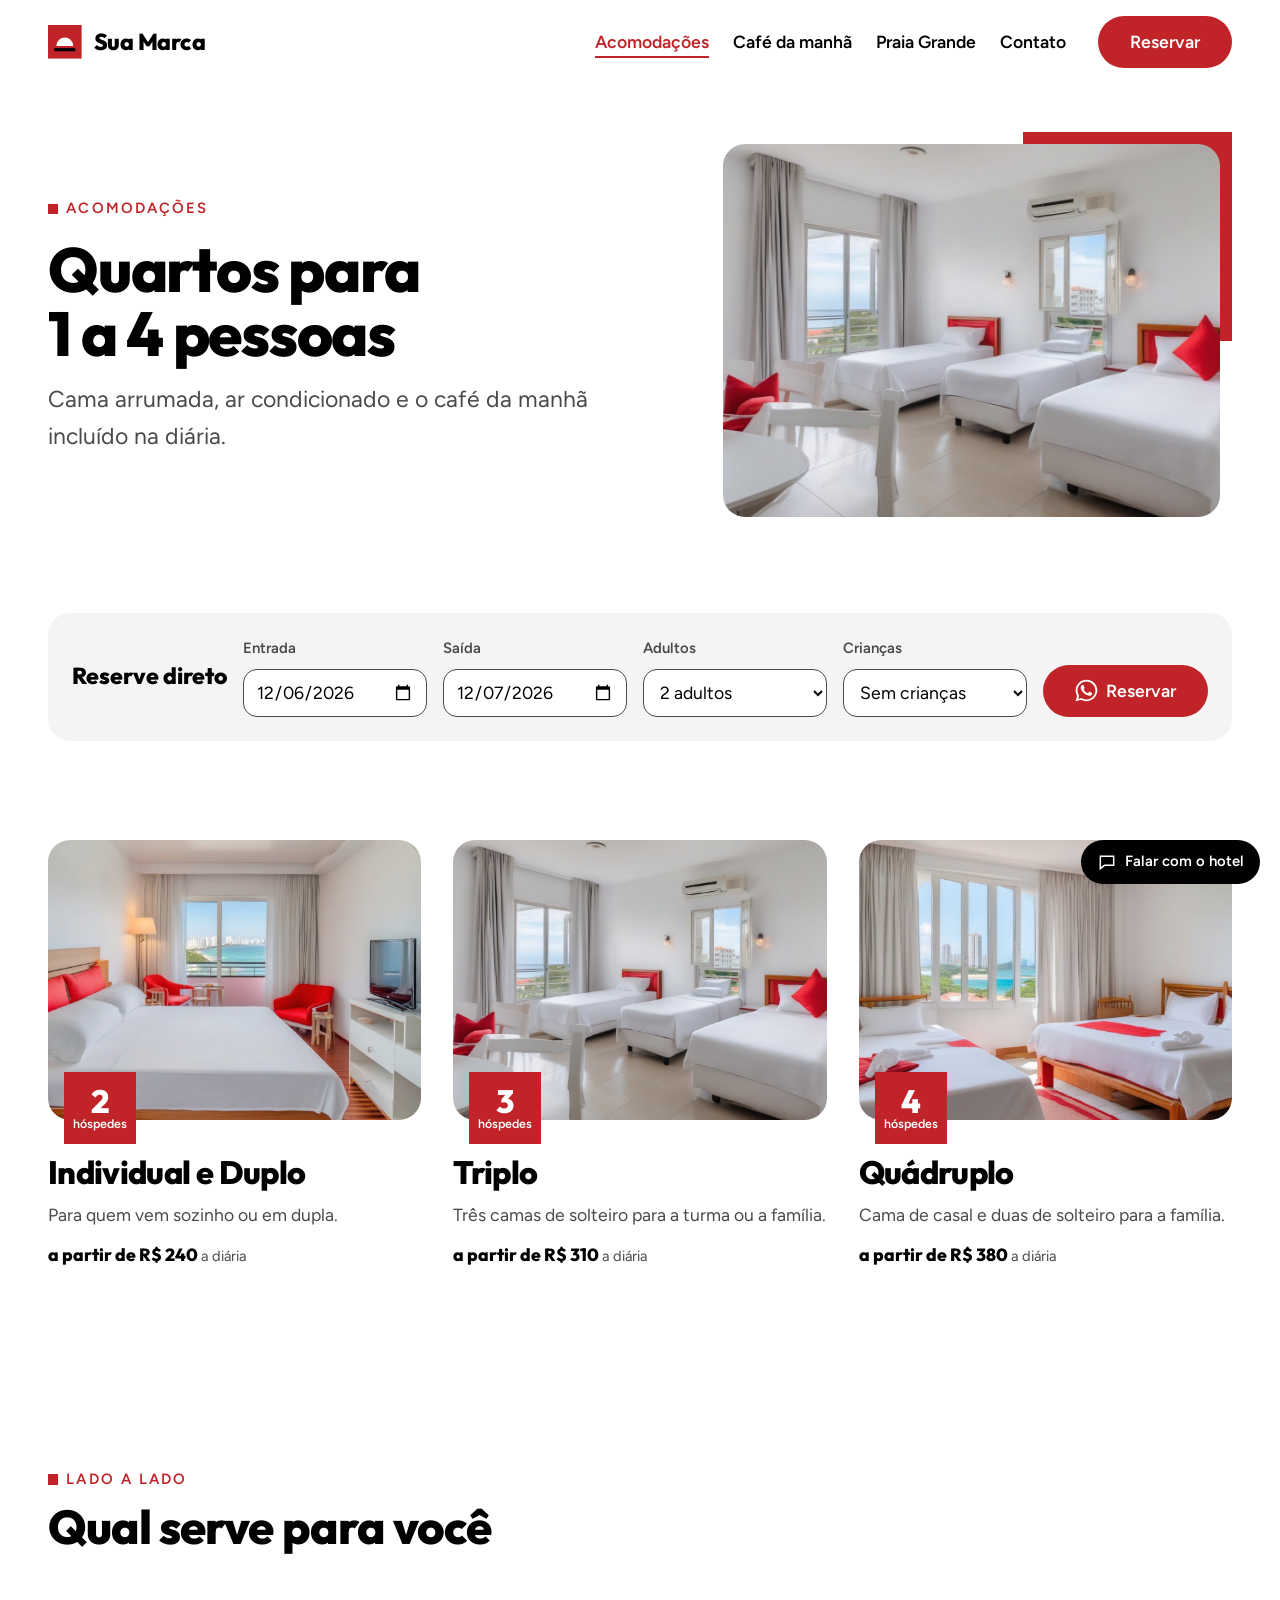
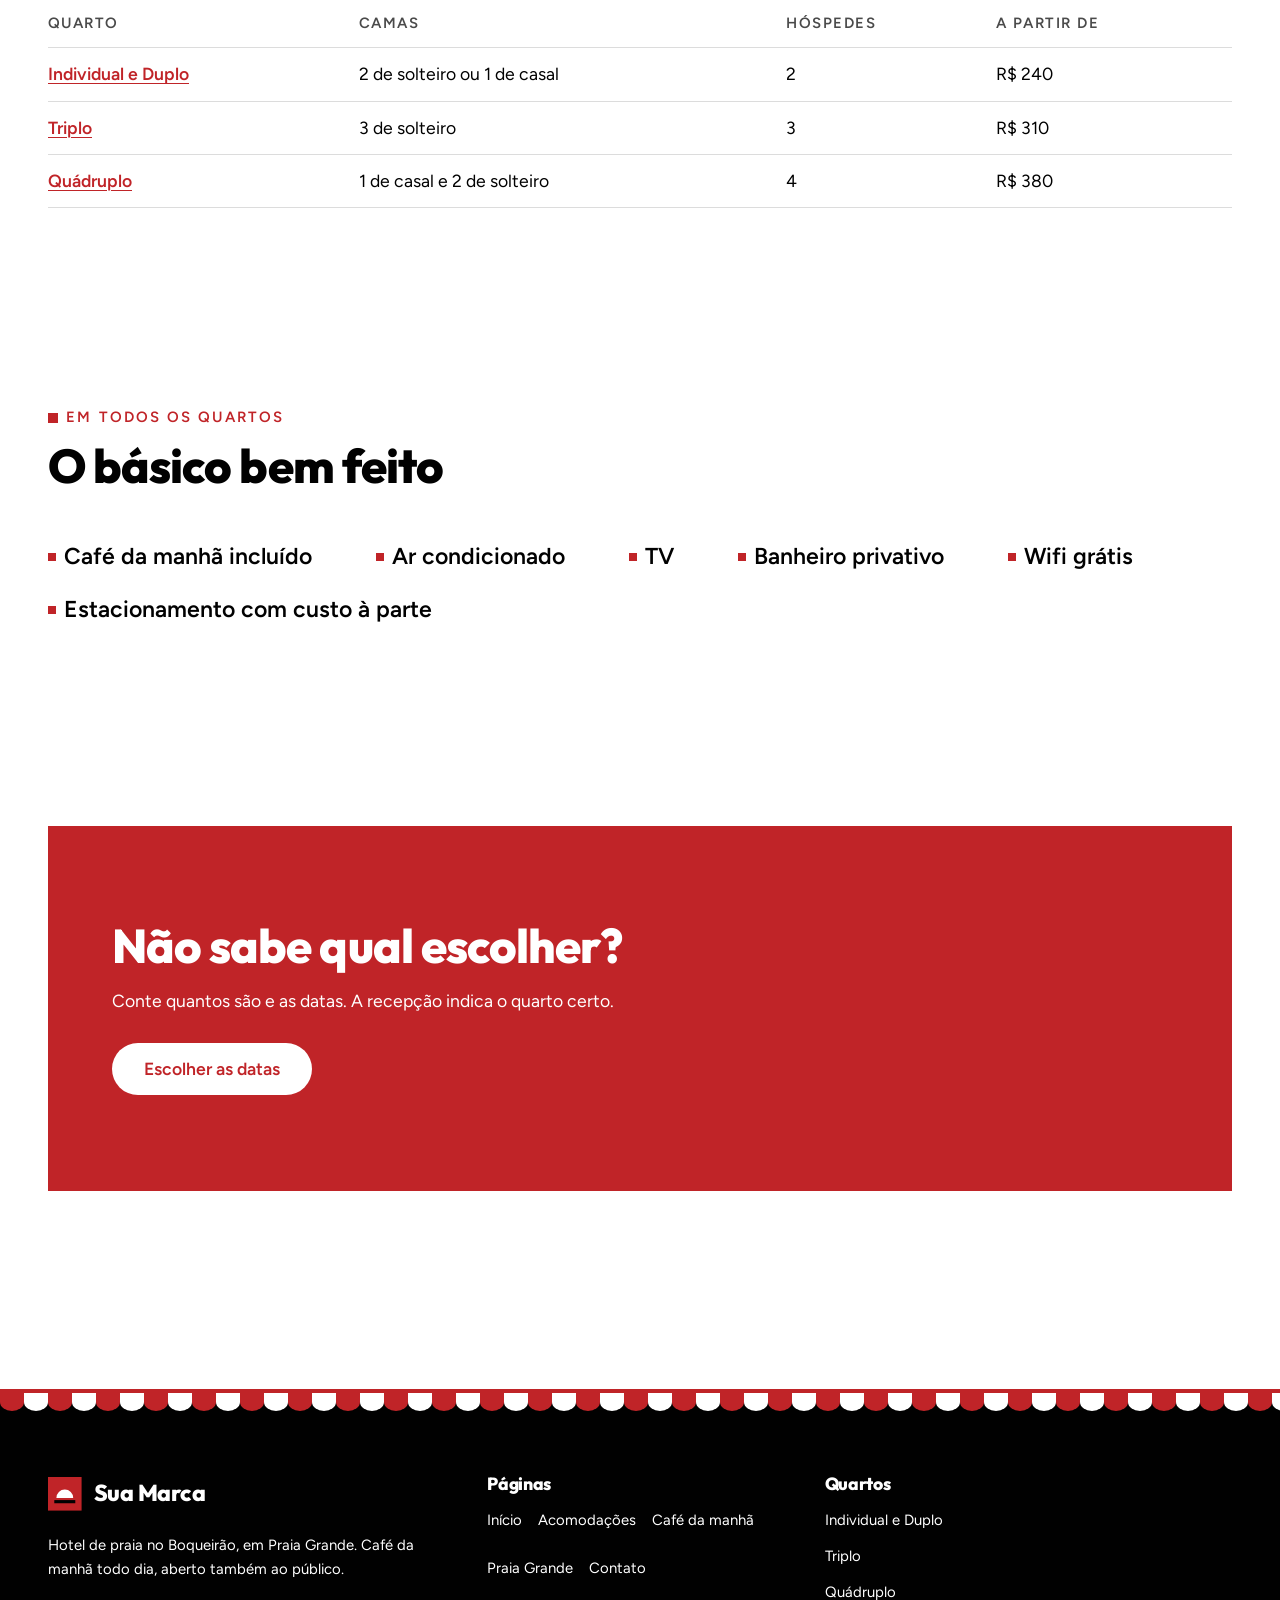
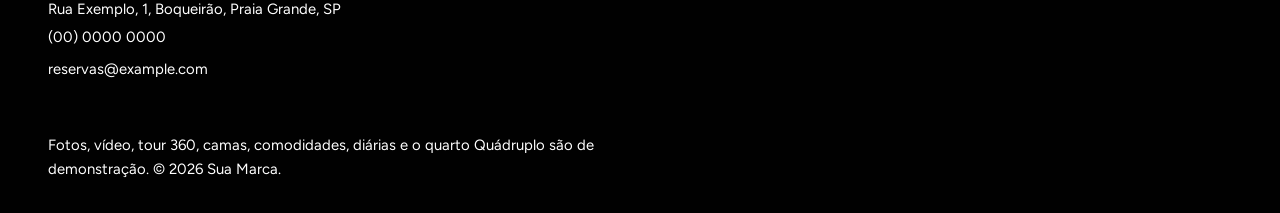
==== commit e33c0234: "Fotos novas dos quartos e textos alternativos" ====
--- a/acomodacoes.html
+++ b/acomodacoes.html
@@ -71,19 +71,19 @@
       <h2 class="visually-hidden">Os três tipos</h2>
       <div class="quartos" data-reveal-filhos>
         <a class="quarto" href="individual.html">
-          <div class="quarto__foto"><img src="assets/individual-1.jpg" alt="Quarto claro com duas camas de lençol branco e mantas vermelhas, TV, poltrona vermelha e porta de vidro ensolarada" width="1216" height="832" loading="lazy" decoding="async"><span class="carimbo carimbo--canto"><strong>2</strong><small>hóspedes</small></span></div>
+          <div class="quarto__foto"><img src="assets/individual-1.jpg" alt="Quarto claro com cama de casal de lençol branco e almofadas vermelhas, poltrona vermelha, TV e janela com prédios" width="1216" height="832" loading="lazy" decoding="async"><span class="carimbo carimbo--canto"><strong>2</strong><small>hóspedes</small></span></div>
           <h3>Individual e Duplo</h3>
           <p>Para quem vem sozinho ou em dupla.</p>
           <p class="preco">a partir de R$ 240 <small>a diária</small></p>
         </a>
         <a class="quarto" href="triplo.html">
-          <div class="quarto__foto"><img src="assets/triplo-1.jpg" alt="Quarto claro com camas de solteiro de lençol branco, travesseiros vermelhos e janela ensolarada" width="1216" height="832" loading="lazy" decoding="async"><span class="carimbo carimbo--canto"><strong>3</strong><small>hóspedes</small></span></div>
+          <div class="quarto__foto"><img src="assets/triplo-1.jpg" alt="Quarto claro com três camas de solteiro de lençol branco, almofadas vermelhas e janela ensolarada" width="1216" height="832" loading="lazy" decoding="async"><span class="carimbo carimbo--canto"><strong>3</strong><small>hóspedes</small></span></div>
           <h3>Triplo</h3>
           <p>Três camas de solteiro para a turma ou a família.</p>
           <p class="preco">a partir de R$ 310 <small>a diária</small></p>
         </a>
         <a class="quarto" href="quadruplo.html">
-          <div class="quarto__foto"><img src="assets/quadruplo-1.jpg" alt="Quarto de família claro com camas de lençol branco e faixas vermelhas, TV e móveis de madeira clara" width="1216" height="832" loading="lazy" decoding="async"><span class="carimbo carimbo--canto"><strong>4</strong><small>hóspedes</small></span></div>
+          <div class="quarto__foto"><img src="assets/quadruplo-1.jpg" alt="Quarto de família claro com cama de casal e cama de solteiro, faixas vermelhas e janela grande com vista para o mar" width="1216" height="832" loading="lazy" decoding="async"><span class="carimbo carimbo--canto"><strong>4</strong><small>hóspedes</small></span></div>
           <h3>Quádruplo</h3>
           <p>Cama de casal e duas de solteiro para a família.</p>
           <p class="preco">a partir de R$ 380 <small>a diária</small></p>
